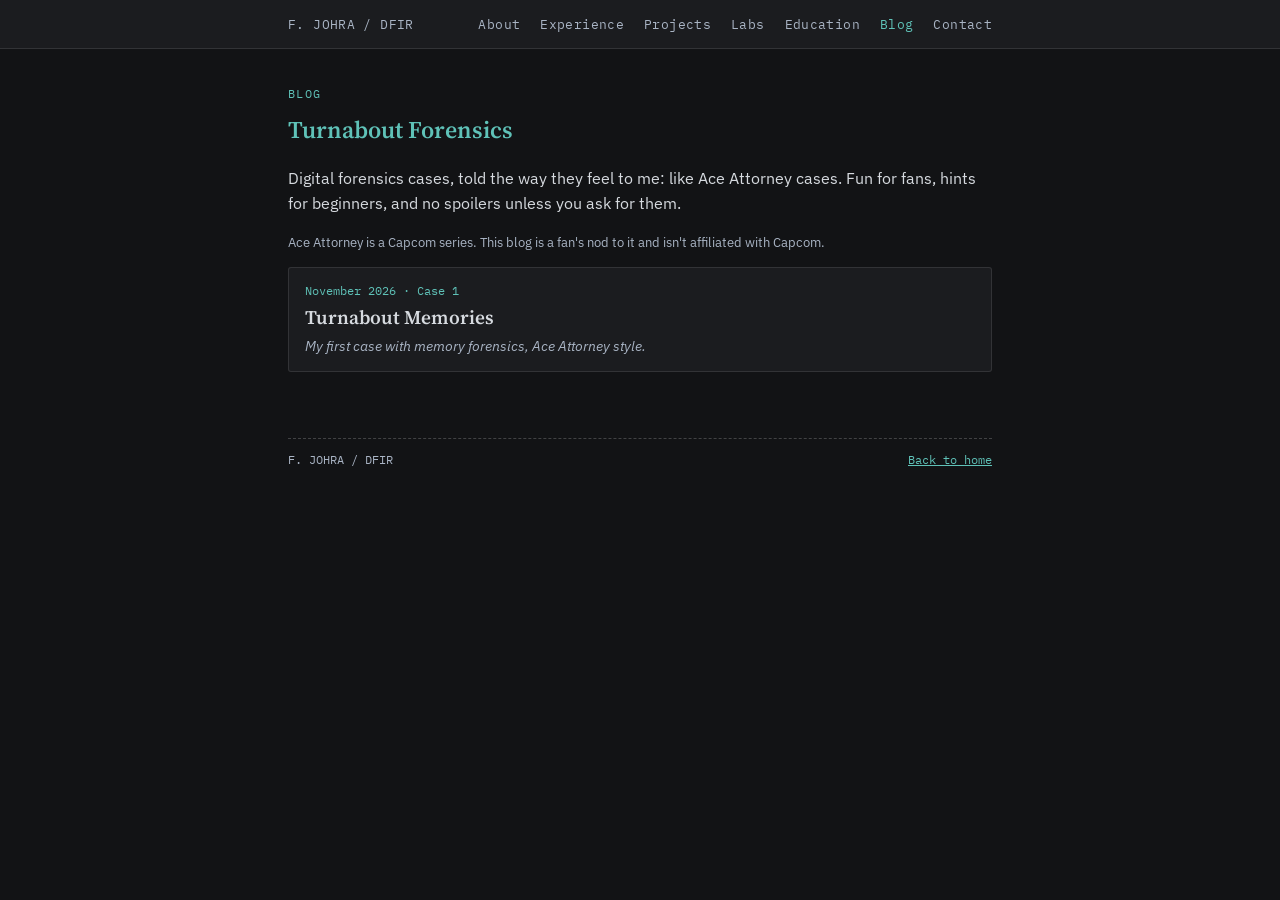
==== blog/index.html @ 064c61f6 "Add Turnabout Forensics blog and shared case list" ====
<!DOCTYPE html>
<html lang="en">
<head>
<meta charset="UTF-8">
<meta name="viewport" content="width=device-width, initial-scale=1.0">
<title>Turnabout Forensics — Fatema T. Johra</title>
<link rel="preconnect" href="https://fonts.googleapis.com">
<link href="https://fonts.googleapis.com/css2?family=Source+Serif+4:opsz,wght@8..60,400;8..60,600;8..60,700&family=IBM+Plex+Sans:wght@400;500;600&family=IBM+Plex+Mono:wght@400;500&display=swap" rel="stylesheet">
<link rel="stylesheet" href="../style.css">
</head>
<body>

<div class="topbar">
  <div class="topbar-inner">
    <span><a href="../index.html" style="color:inherit;text-decoration:none;">F. JOHRA / DFIR</a></span>
    <nav>
      <a href="../index.html#about">About</a>
      <a href="../index.html#experience">Experience</a>
      <a href="../index.html#projects">Projects</a>
      <a href="../labs.html">Labs</a>
      <a href="../index.html#education">Education</a>
      <a href="../blog/" aria-current="page" style="color:var(--accent-text);">Blog</a>
      <a href="../index.html#contact">Contact</a>
    </nav>
  </div>
</div>

<div class="wrap">
  <section style="padding-top:36px;">
    <p class="eyebrow">Blog</p>
    <h2>Turnabout Forensics</h2>
    <p>Digital forensics cases, told the way they feel to me: like Ace Attorney cases. Fun for fans, hints for beginners, and no spoilers unless you ask for them.</p>
    <p style="font-size:13px;color:var(--ink-soft);">Ace Attorney is a Capcom series. This blog is a fan's nod to it and isn't affiliated with Capcom.</p>
    <div id="post-list"></div>
  </section>

  <footer>
    <div class="footer-stamp">
      <span>F. JOHRA / DFIR</span>
      <a href="../index.html">Back to home</a>
    </div>
  </footer>
</div>

<script src="../cases.js"></script>
<script>
  var list=document.getElementById('post-list');
  window.CASES.filter(function(c){ return c.post; }).sort(function(a,b){ return b.number-a.number; }).forEach(function(c){
    var a=document.createElement('a'); a.className='post-card'; a.href=c.post.page;
    [['post-date',c.post.date+' · Case '+c.number],['post-title',c.title],['post-teaser',c.post.teaser]].forEach(function(p){
      var d=document.createElement('div'); d.className=p[0]; d.textContent=p[1]; a.appendChild(d);
    });
    list.appendChild(a);
  });
</script>
</body>
</html>
---- style.css ----
:root{
  --bg: #121315;
  --paper: #1b1c1f;
  --ink: #D6DADF;
  --ink-soft: #A9B4C4;
  --navy: #D6DADF;
  --navy-soft: #C6D0DE;
  --line: rgba(255,255,255,0.10);
  --line-strong: rgba(255,255,255,0.20);
  --accent: #191970;
  --accent-text: #5FC2B8;
  --accent-soft: rgba(25,25,112,0.24);
  --active: #7FB89E;
  --active-soft: rgba(127,184,158,0.14);
  --closed: #A39C8E;
  --closed-soft: rgba(163,156,142,0.14);
  --serif: 'Source Serif 4', Georgia, serif;
  --sans: 'IBM Plex Sans', -apple-system, sans-serif;
  --mono: 'IBM Plex Mono', 'Courier New', monospace;
}

* { box-sizing: border-box; }
html { scroll-behavior: smooth; }

body{
  margin: 0;
  background: var(--bg);
  color: var(--ink);
  font-family: var(--sans);
  line-height: 1.6;
  -webkit-font-smoothing: antialiased;
}

a { color: var(--accent-text); }
a:focus-visible, button:focus-visible { outline: 2px solid var(--accent); outline-offset: 3px; }

.wrap{ max-width: 760px; margin: 0 auto; padding: 0 28px; }

/* ---------- Top bar ---------- */
.topbar{
  border-bottom: 1px solid var(--line);
  background: var(--paper);
  position: sticky; top: 0; z-index: 20;
}
.topbar-inner{
  max-width: 760px; margin: 0 auto; padding: 14px 28px;
  display: flex; justify-content: space-between; align-items: center;
  font-family: var(--mono); font-size: 12.5px; letter-spacing: .03em;
  color: var(--ink-soft);
}
.topbar-inner nav{ display: flex; gap: 20px; }
.topbar-inner nav a{ color: var(--ink-soft); text-decoration: none; }
.topbar-inner nav a:hover{ color: var(--accent-text); text-decoration: underline; }

/* ---------- Hero ---------- */
.hero{ padding: 36px 0 24px; }
.banner-img{
  width: 100%; max-width: 100%; height: auto; display: block;
  border-radius: 4px; margin-bottom: 16px; border: 1px solid var(--line);
}
.hero .stamp{
  display: inline-block; font-family: var(--mono); font-size: 11.5px;
  letter-spacing: .08em; color: var(--accent-text); border: 1px solid var(--accent);
  padding: 3px 9px; border-radius: 2px; margin-bottom: 14px; text-transform: uppercase;
}
.hero h1{
  font-family: var(--serif); font-weight: 600; font-size: clamp(2.1rem, 5vw, 2.9rem);
  line-height: 1.12; margin: 0 0 12px; color: var(--navy);
}
.name-rule{ width: 90px; height: 2px; background: var(--accent); margin-bottom: 16px; }
.hero .role-line{
  font-family: var(--mono); font-size: 13.5px; color: var(--accent-text);
  letter-spacing: .12em; text-transform: uppercase; margin-bottom: 14px;
}
.hero p.lede{
  font-size: 1.08rem; max-width: 58ch; color: var(--ink); margin: 0 0 14px;
}
.meta-row{
  display: flex; flex-wrap: wrap; gap: 8px 10px; font-family: var(--mono); font-size: 12px;
  color: var(--ink-soft); margin-bottom: 16px;
}
.meta-row span{
  border: 1px solid var(--line-strong); padding: 3px 8px; border-radius: 2px; background: var(--paper);
}
.contact-row{ display: flex; flex-wrap: wrap; gap: 4px 18px; font-size: 14.5px; }
.contact-row a{ text-decoration: none; border-bottom: 1px solid var(--line-strong); }
.contact-row a:hover{ border-color: var(--accent); }

/* ---------- Section scaffolding ---------- */
section{ padding: 12px 0; }
section:first-of-type{ border-top: none; }
.eyebrow{
  font-family: var(--mono); font-size: 11.5px; letter-spacing: .12em; text-transform: uppercase;
  color: var(--accent-text); margin: 0 0 8px;
}
h2{
  font-family: var(--serif); font-weight: 600; font-size: 1.5rem; color: var(--accent-text);
  margin: 0 0 12px;
}

/* ---------- Focus tags ---------- */
.tag-row{ display: flex; flex-wrap: wrap; gap: 9px; }
.tag{
  font-family: var(--mono); font-size: 12.5px; color: var(--navy);
  background: var(--paper); border: 1px solid var(--line-strong);
  padding: 5px 11px; border-radius: 2px;
}

/* ---------- About cards ---------- */
.card-grid{ display: grid; grid-template-columns: repeat(3, 1fr); gap: 12px; margin-top: 14px; }
.card{
  background: var(--paper); border: 1px solid var(--line); border-radius: 3px;
  padding: 13px 14px 15px;
}
.card .card-title{ font-weight: 600; font-size: 14.5px; color: var(--navy); margin-bottom: 5px; }
.card p{ font-size: 13.5px; color: var(--ink-soft); margin: 0; }

/* ---------- Case files (experience) ---------- */
.case{
  background: var(--paper); border: 1px solid var(--line); border-radius: 3px;
  margin-bottom: 12px; overflow: hidden;
}
.case-head{
  display: flex; justify-content: flex-end; align-items: center; flex-wrap: wrap; gap: 8px;
  padding: 10px 16px; border-bottom: 1px solid var(--line); background: rgba(255,255,255,0.03);
}
.case-id{ font-family: var(--mono); font-size: 12px; color: var(--ink-soft); }
.status{
  font-family: var(--mono); font-size: 11px; letter-spacing: .06em; text-transform: uppercase;
  padding: 3px 9px; border-radius: 2px;
}
.status.active{ background: var(--active-soft); color: var(--active); }
.status.closed{ background: var(--closed-soft); color: var(--closed); }
.case-body{ padding: 14px 16px 16px; }
.case-role{ font-weight: 600; font-size: 16px; margin: 0 0 2px; }
.case-org{ font-size: 13.5px; color: var(--ink-soft); margin: 0 0 9px; }
.case-body ul{ margin: 0; padding-left: 18px; }
.case-body li{ font-size: 14px; margin-bottom: 5px; color: var(--ink); }
.case-body li:last-child{ margin-bottom: 0; }

/* ---------- Projects ---------- */
.project{
  display: flex; gap: 14px; padding: 10px 0; border-bottom: 1px solid var(--line);
}
.project:last-child{ border-bottom: none; }
.project .dot{
  flex: none; width: 8px; height: 8px; border-radius: 50%; background: var(--accent);
  margin-top: 8px;
}
.project h3{ font-size: 15px; margin: 0 0 3px; font-weight: 600; }
.project p{ margin: 0; font-size: 13.5px; color: var(--ink-soft); }
.project-link{
  display: inline-block; margin-top: 6px; font-family: var(--mono); font-size: 12px;
  color: var(--accent-text); text-decoration: none; border-bottom: 1px solid transparent;
}
.project-link:hover{ border-bottom-color: var(--accent-text); }

/* ---------- Education / certs ---------- */
.edu-grid{ display: grid; grid-template-columns: 1fr 1fr; gap: 20px; }
.edu-grid h3{ font-size: 13px; text-transform: uppercase; letter-spacing: .08em; color: var(--ink-soft); margin: 0 0 8px; font-family: var(--mono); font-weight: 500;}
.edu-item{ margin-bottom: 9px; font-size: 14px; }
.edu-item .deg{ font-weight: 600; }
.edu-item .where{ color: var(--ink-soft); font-size: 13px; }
.pill-status{
  font-family: var(--mono); font-size: 10.5px; text-transform: uppercase; letter-spacing: .05em;
  color: var(--accent-text); border: 1px solid var(--accent); border-radius: 2px; padding: 1px 6px;
  margin-left: 6px; vertical-align: 1px;
}

/* ---------- Contact / footer ---------- */
footer{ padding: 24px 0 36px; }
footer p{ font-size: 15px; max-width: 52ch; }
.footer-stamp{
  margin-top: 18px; padding-top: 12px; border-top: 1px dashed var(--line-strong);
  font-family: var(--mono); font-size: 11.5px; color: var(--ink-soft);
  display: flex; justify-content: space-between; flex-wrap: wrap; gap: 6px;
}

/* ---------- Reveal on scroll ---------- */
.reveal{ opacity: 0; transform: translateY(10px); transition: opacity .5s ease, transform .5s ease; }
.reveal.in{ opacity: 1; transform: translateY(0); }
@media (prefers-reduced-motion: reduce){
  .reveal{ opacity: 1; transform: none; transition: none; }
  html{ scroll-behavior: auto; }
}

/* ---------- Responsive ---------- */
@media (max-width: 640px){
  .card-grid{ grid-template-columns: 1fr; }
  .edu-grid{ grid-template-columns: 1fr; }
  .topbar-inner nav{ gap: 12px; }
  .topbar-inner nav a:nth-child(2), .topbar-inner nav a:nth-child(5), .topbar-inner nav a:nth-child(7){ display:none; }
}

/* ---------- Labs and blog lists ---------- */
.case-links{ display:flex; flex-wrap:wrap; gap:4px 18px; }
.post-card{ display:block; text-decoration:none; color:inherit; background:var(--paper); border:1px solid var(--line); border-radius:3px; padding:14px 16px; margin-bottom:12px; }
.post-card:hover{ border-color:var(--accent-text); }
.post-card .post-date{ font-family:var(--mono); font-size:11.5px; color:var(--accent-text); }
.post-card .post-title{ font-family:var(--serif); font-size:1.2rem; font-weight:600; color:var(--navy); margin:2px 0; }
.post-card .post-teaser{ font-size:14px; color:var(--ink-soft); font-style:italic; }

/* ---------- Blog post ---------- */
.post h1{ font-family:var(--serif); font-weight:600; font-size:clamp(1.9rem,4.5vw,2.4rem); line-height:1.15; margin:0 0 8px; color:var(--navy); }
.post .post-meta{ font-family:var(--mono); font-size:12px; color:var(--ink-soft); margin-bottom:22px; }
.post h2{ margin-top:30px; }
.post p{ font-size:1.02rem; margin:0 0 14px; }
.post .aside{ color:var(--ink-soft); }
.post code{ font-family:var(--mono); font-size:.9em; background:var(--paper); border:1px solid var(--line); padding:1px 5px; border-radius:2px; }
.post pre{ background:var(--paper); border:1px solid var(--line); padding:12px 14px; overflow-x:auto; border-radius:3px; font-family:var(--mono); font-size:13px; }
.post pre code{ border:none; padding:0; background:none; }
.post figure{ margin:18px 0; }
.post figure img{ width:100%; height:auto; display:block; border:1px solid var(--line); border-radius:3px; }
.post figcaption{ font-family:var(--mono); font-size:12px; color:var(--ink-soft); margin-top:6px; }
.spoiler{ margin-top:28px; padding:12px 14px; border:1px dashed var(--line-strong); border-radius:3px; font-size:14px; }
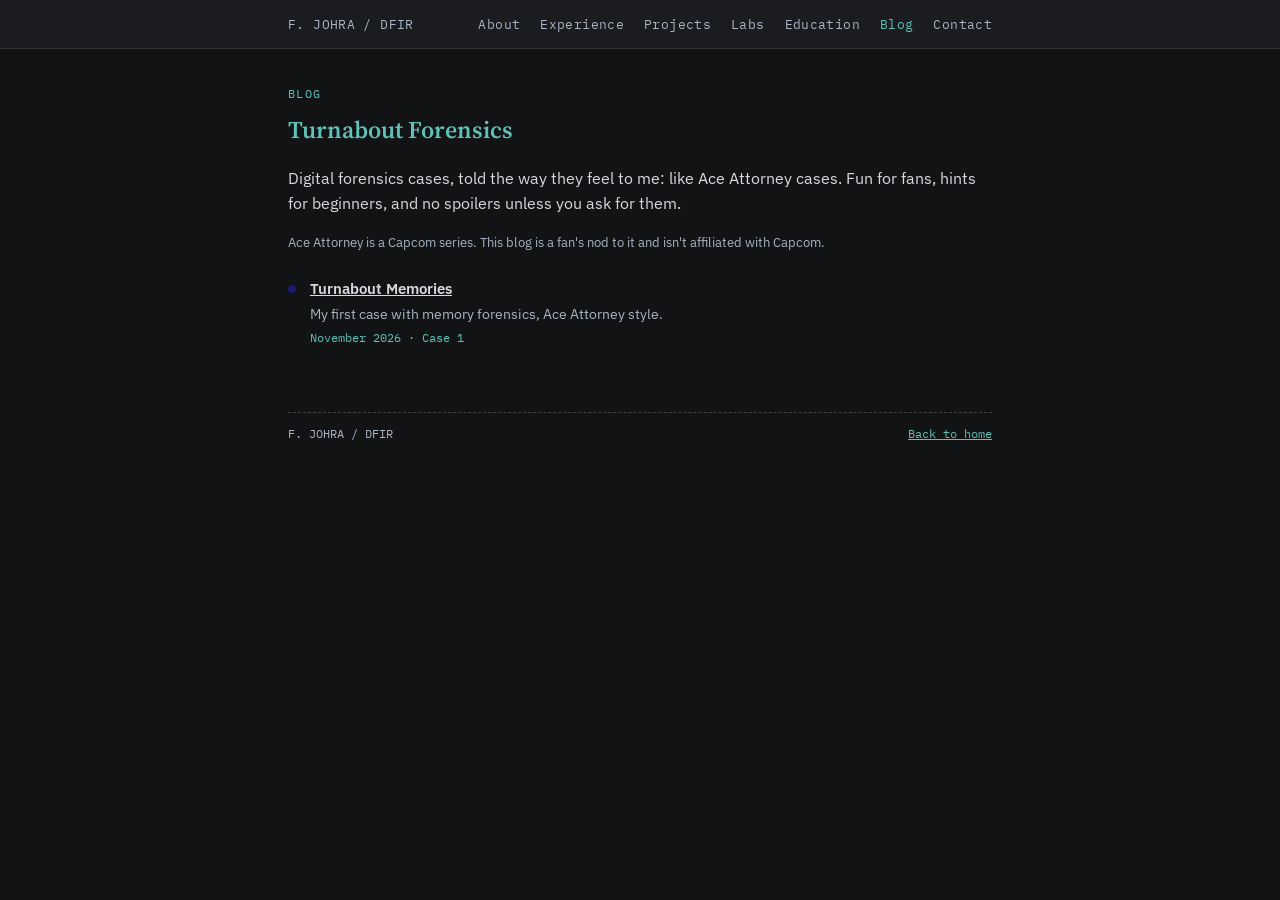
==== commit 890ead4f: "Blog list in bullet style" ====
--- a/blog/index.html
+++ b/blog/index.html
@@ -45,12 +45,15 @@
 <script src="../cases.js"></script>
 <script>
   var list=document.getElementById('post-list');
+  function el(tag, cls, text){ var e=document.createElement(tag); if(cls) e.className=cls; if(text) e.textContent=text; return e; }
   window.CASES.filter(function(c){ return c.post; }).sort(function(a,b){ return b.number-a.number; }).forEach(function(c){
-    var a=document.createElement('a'); a.className='post-card'; a.href=c.post.page;
-    [['post-date',c.post.date+' · Case '+c.number],['post-title',c.title],['post-teaser',c.post.teaser]].forEach(function(p){
-      var d=document.createElement('div'); d.className=p[0]; d.textContent=p[1]; a.appendChild(d);
-    });
-    list.appendChild(a);
+    var item=el('div','project'), inner=el('div');
+    item.appendChild(el('span','dot'));
+    var h=el('h3'), a=el('a',null,c.title); a.href=c.post.page; a.style.color='inherit'; h.appendChild(a);
+    inner.appendChild(h);
+    inner.appendChild(el('p',null,c.post.teaser));
+    inner.appendChild(el('p','post-date',c.post.date+' · Case '+c.number));
+    item.appendChild(inner); list.appendChild(item);
   });
 </script>
 </body>
--- a/style.css
+++ b/style.css
@@ -213,3 +213,4 @@
 .post figure img{ width:100%; height:auto; display:block; border:1px solid var(--line); border-radius:3px; }
 .post figcaption{ font-family:var(--mono); font-size:12px; color:var(--ink-soft); margin-top:6px; }
 .spoiler{ margin-top:28px; padding:12px 14px; border:1px dashed var(--line-strong); border-radius:3px; font-size:14px; }
+.project .post-date{ font-family:var(--mono); font-size:11.5px; color:var(--accent-text); margin-top:4px; }
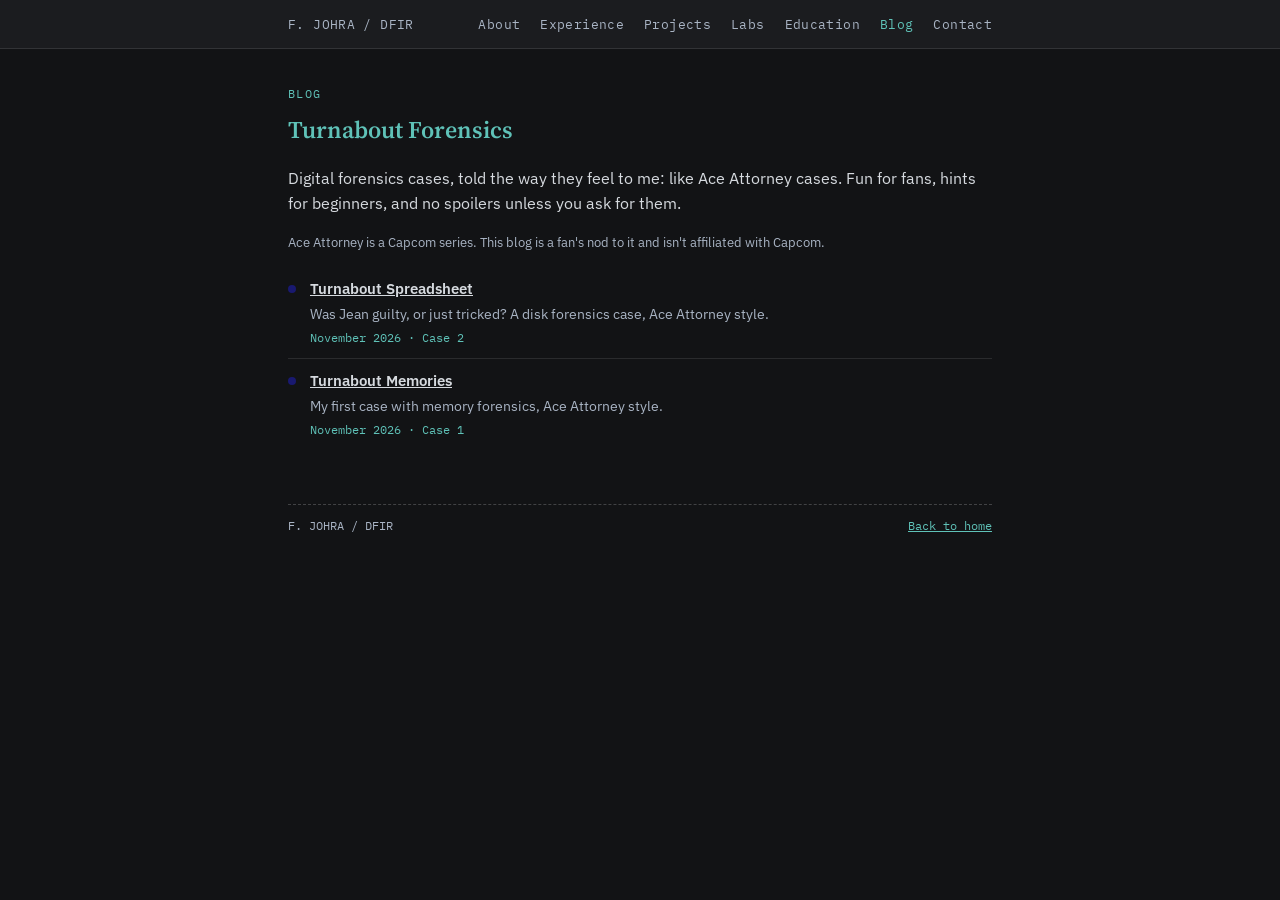
==== commit 3a93dfa7: "Add Turnabout Spreadsheet blog post" ====
--- a/blog/index.html
+++ b/blog/index.html
@@ -3,7 +3,7 @@
 <head>
 <meta charset="UTF-8">
 <meta name="viewport" content="width=device-width, initial-scale=1.0">
-<title>Turnabout Forensics — Fatema T. Johra</title>
+<title>Turnabout Forensics - Fatema T. Johra</title>
 <link rel="preconnect" href="https://fonts.googleapis.com">
 <link href="https://fonts.googleapis.com/css2?family=Source+Serif+4:opsz,wght@8..60,400;8..60,600;8..60,700&family=IBM+Plex+Sans:wght@400;500;600&family=IBM+Plex+Mono:wght@400;500&display=swap" rel="stylesheet">
 <link rel="stylesheet" href="../style.css">
